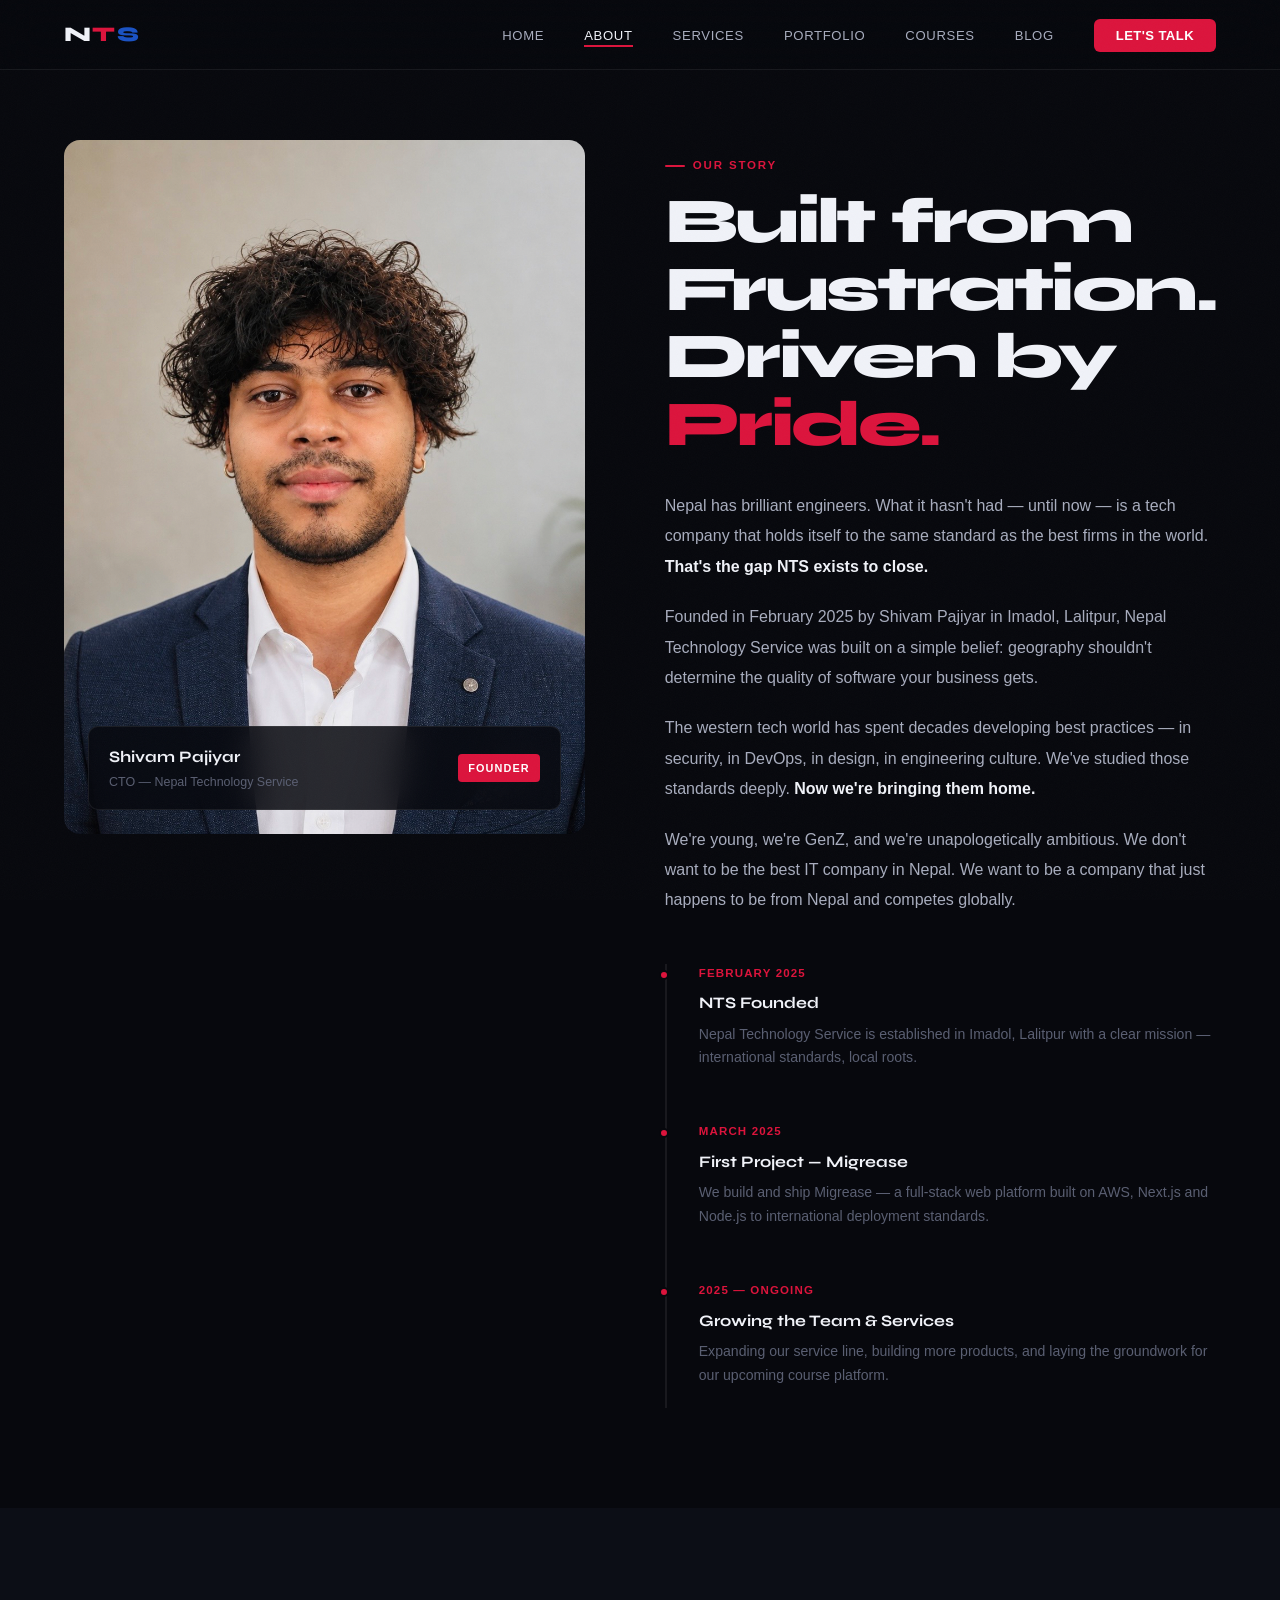
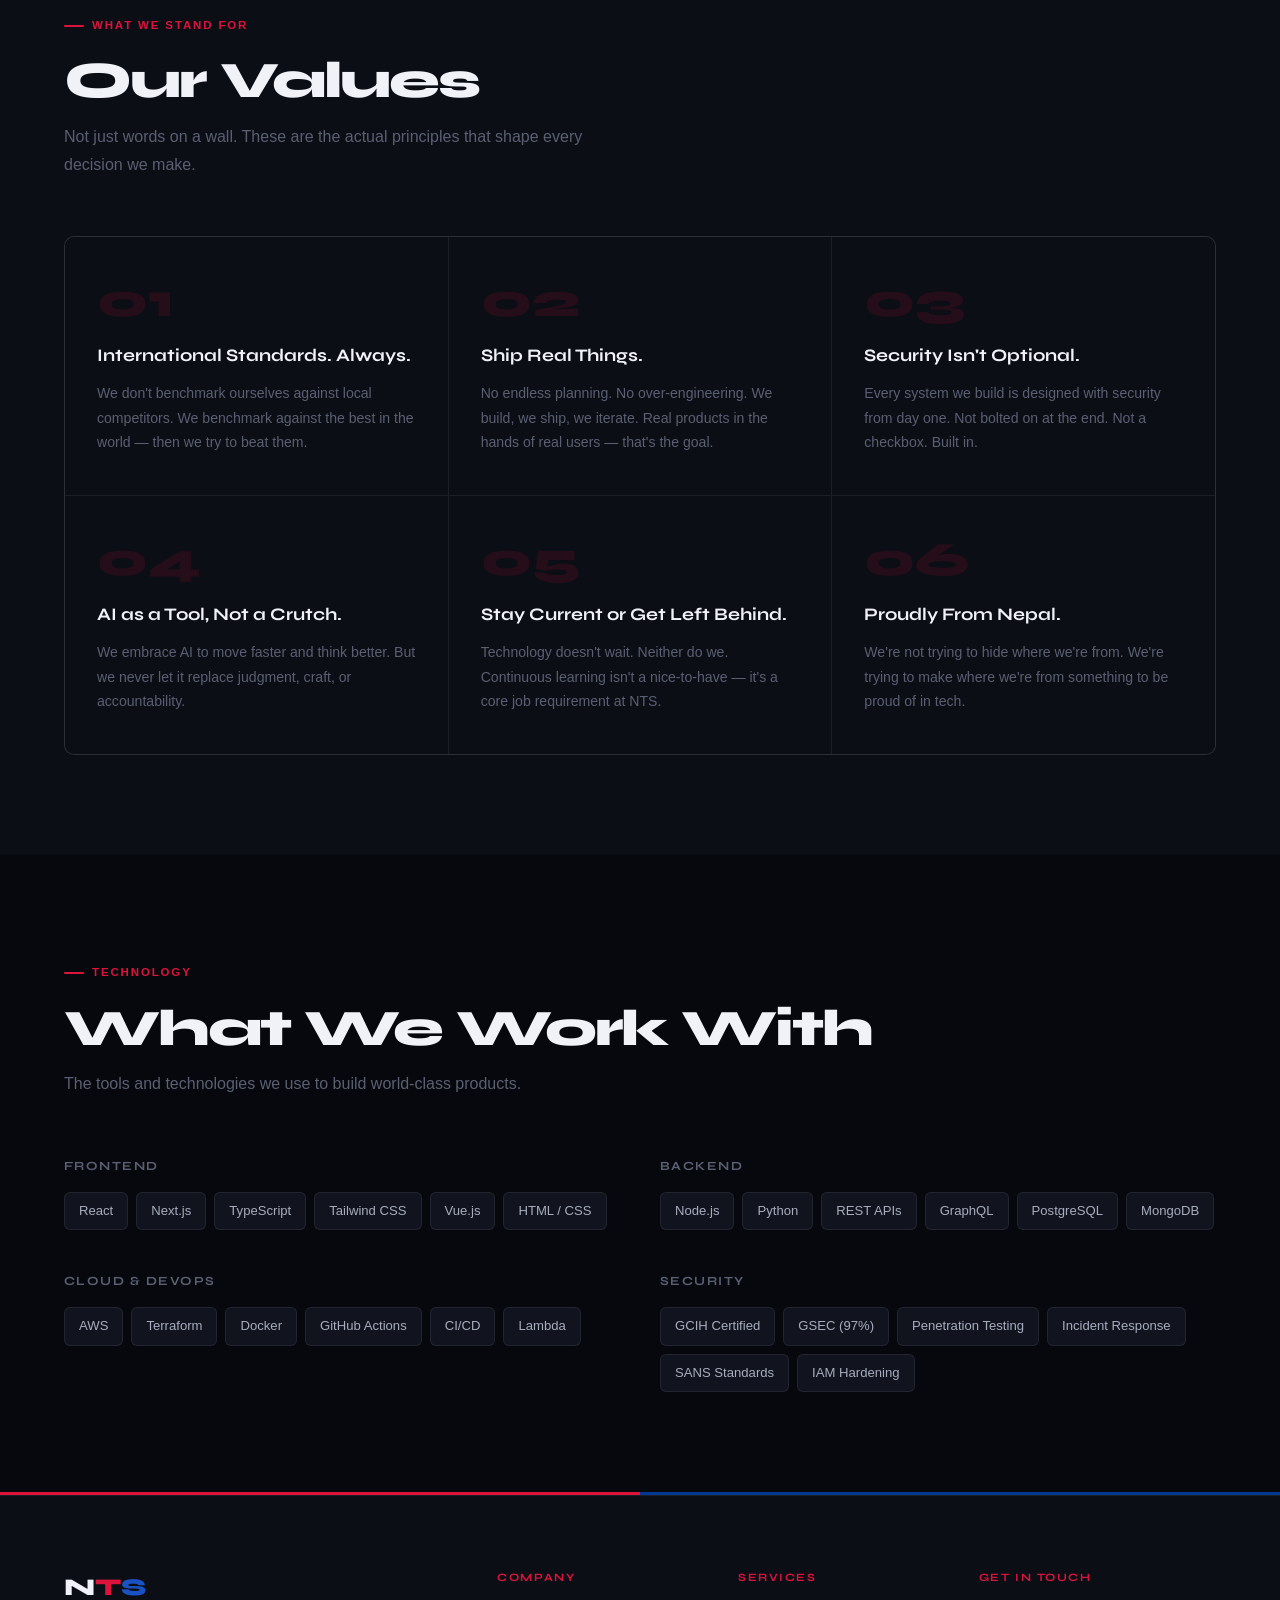
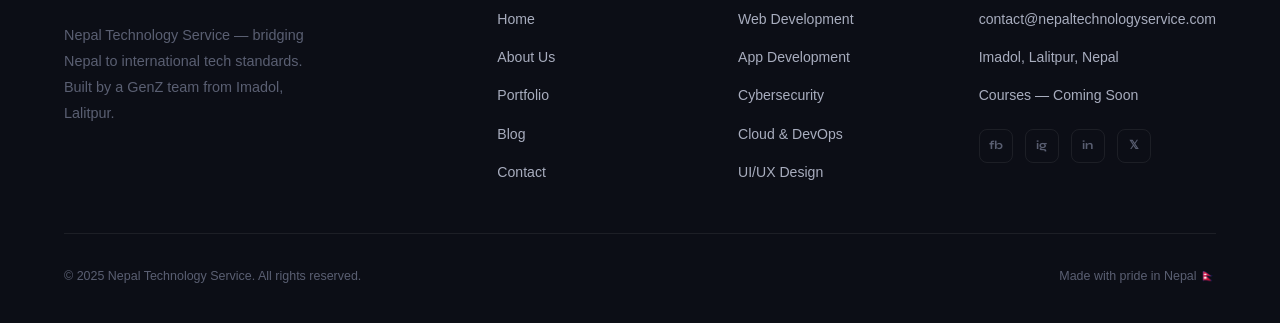
==== about.html @ f68f52cd "Initial commit: nepaltechnologyservice.com static site" ====
<!DOCTYPE html>
<html lang="en">
<head>
  <meta charset="UTF-8" />
  <meta name="viewport" content="width=device-width, initial-scale=1.0" />
  <title>About — Nepal Technology Service</title>
  <meta name="description" content="The story behind Nepal Technology Service — a GenZ tech company from Lalitpur bridging Nepal to the western tech world." />
  <link rel="stylesheet" href="css/style.css" />
  <style>
    .about-story {
      display: grid; grid-template-columns: 1fr 1fr; gap: 80px; align-items: start;
    }
    .about-story-left { position: sticky; top: 100px; }
    .founder-photo-wrap {
      position: relative; display: inline-block; width: 100%;
    }
    .founder-photo {
      width: 100%; aspect-ratio: 3/4; object-fit: cover; object-position: top;
      border-radius: 16px; display: block;
    }
    .founder-photo-badge {
      position: absolute; bottom: 24px; left: 24px; right: 24px;
      background: rgba(7,8,13,0.85); backdrop-filter: blur(16px);
      border: 1px solid var(--border); border-radius: 10px;
      padding: 16px 20px;
      display: flex; align-items: center; justify-content: space-between;
    }
    .founder-photo-badge-name { font-family: var(--font-head); font-weight: 700; font-size: 1rem; }
    .founder-photo-badge-role { font-size: 0.78rem; color: var(--muted); margin-top: 2px; }
    .founder-photo-badge-tag {
      background: var(--red); color: #fff;
      font-size: 0.68rem; font-weight: 700; letter-spacing: 0.1em; text-transform: uppercase;
      padding: 5px 10px; border-radius: 4px;
    }
    .about-story-right { padding-top: 8px; }
    .about-story-right .section-tag { margin-bottom: 12px; }
    .about-story-right h1 {
      font-family: var(--font-head);
      font-size: clamp(2.5rem, 5vw, 4rem);
      font-weight: 800; line-height: 1.06; letter-spacing: -0.04em;
      margin-bottom: 32px;
    }
    .about-story-right p {
      color: var(--light); font-size: 1rem; line-height: 1.9; margin-bottom: 20px;
    }
    .about-story-right p strong { color: var(--white); font-weight: 600; }
    .timeline {
      margin-top: 48px; border-left: 2px solid var(--border);
      padding-left: 32px; display: flex; flex-direction: column; gap: 32px;
    }
    .timeline-item { position: relative; }
    .timeline-item::before {
      content: '';
      position: absolute; left: -40px; top: 6px;
      width: 10px; height: 10px; border-radius: 50%;
      background: var(--red); border: 2px solid var(--black);
    }
    .timeline-date {
      font-size: 0.72rem; font-weight: 700; letter-spacing: 0.1em;
      text-transform: uppercase; color: var(--red); margin-bottom: 6px;
    }
    .timeline-item h4 { font-family: var(--font-head); font-size: 1rem; font-weight: 700; margin-bottom: 6px; }
    .timeline-item p { font-size: 0.88rem; color: var(--muted); line-height: 1.7; }

    /* VALUES */
    .values-section { background: var(--surface); }
    .values-grid {
      display: grid; grid-template-columns: repeat(3, 1fr); gap: 1px;
      background: var(--border); border: 1px solid var(--border);
      border-radius: var(--radius); overflow: hidden; margin-top: 56px;
    }
    .value-cell {
      background: var(--surface); padding: 40px 32px;
      transition: background 0.3s;
    }
    .value-cell:hover { background: var(--surface2); }
    .value-num {
      font-family: var(--font-head); font-size: 3rem; font-weight: 800;
      color: rgba(220,20,60,0.12); line-height: 1; margin-bottom: 16px;
    }
    .value-cell h3 { font-family: var(--font-head); font-size: 1.1rem; font-weight: 700; margin-bottom: 10px; }
    .value-cell p { font-size: 0.88rem; color: var(--muted); line-height: 1.75; }

    /* SKILLS */
    .skills-section { }
    .skills-grid {
      display: grid; grid-template-columns: repeat(2, 1fr); gap: 40px; margin-top: 56px;
    }
    .skill-group h4 {
      font-family: var(--font-head); font-size: 0.78rem; font-weight: 700;
      letter-spacing: 0.12em; text-transform: uppercase; color: var(--muted);
      margin-bottom: 16px;
    }
    .skill-tags { display: flex; flex-wrap: wrap; gap: 8px; }
    .skill-tag {
      background: var(--surface2); border: 1px solid var(--border);
      border-radius: 6px; padding: 7px 14px;
      font-size: 0.82rem; color: var(--light); transition: all 0.2s;
    }
    .skill-tag:hover { border-color: var(--red); color: var(--white); }

    @media (max-width: 900px) {
      .about-story { grid-template-columns: 1fr; gap: 40px; }
      .about-story-left { position: static; }
      .values-grid { grid-template-columns: 1fr; }
      .skills-grid { grid-template-columns: 1fr; }
    }
  </style>
</head>
<body>
<div id="nav-ph"></div>

<!-- STORY -->
<section class="section" style="padding-top:140px;">
  <div class="about-story">
    <div class="about-story-left fade-up">
      <div class="founder-photo-wrap">
        <img src="images/shivam.jpg" alt="Shivam Pajiyar — CTO, Nepal Technology Service" class="founder-photo" />
        <div class="founder-photo-badge">
          <div>
            <div class="founder-photo-badge-name">Shivam Pajiyar</div>
            <div class="founder-photo-badge-role">CTO — Nepal Technology Service</div>
          </div>
          <div class="founder-photo-badge-tag">Founder</div>
        </div>
      </div>
    </div>
    <div class="about-story-right">
      <div class="section-tag">Our Story</div>
      <h1>Built from<br>Frustration.<br>Driven by <span style="color:var(--red)">Pride.</span></h1>
      <p>Nepal has brilliant engineers. What it hasn't had — until now — is a tech company that holds itself to the same standard as the best firms in the world. <strong>That's the gap NTS exists to close.</strong></p>
      <p>Founded in February 2025 by Shivam Pajiyar in Imadol, Lalitpur, Nepal Technology Service was built on a simple belief: geography shouldn't determine the quality of software your business gets.</p>
      <p>The western tech world has spent decades developing best practices — in security, in DevOps, in design, in engineering culture. We've studied those standards deeply. <strong>Now we're bringing them home.</strong></p>
      <p>We're young, we're GenZ, and we're unapologetically ambitious. We don't want to be the best IT company in Nepal. We want to be a company that just happens to be from Nepal and competes globally.</p>

      <div class="timeline">
        <div class="timeline-item">
          <div class="timeline-date">February 2025</div>
          <h4>NTS Founded</h4>
          <p>Nepal Technology Service is established in Imadol, Lalitpur with a clear mission — international standards, local roots.</p>
        </div>
        <div class="timeline-item">
          <div class="timeline-date">March 2025</div>
          <h4>First Project — Migrease</h4>
          <p>We build and ship Migrease — a full-stack web platform built on AWS, Next.js and Node.js to international deployment standards.</p>
        </div>
        <div class="timeline-item">
          <div class="timeline-date">2025 — Ongoing</div>
          <h4>Growing the Team & Services</h4>
          <p>Expanding our service line, building more products, and laying the groundwork for our upcoming course platform.</p>
        </div>
      </div>
    </div>
  </div>
</section>

<!-- VALUES -->
<section class="section values-section">
  <div class="section-tag">What We Stand For</div>
  <h2 class="section-title">Our Values</h2>
  <p class="section-sub">Not just words on a wall. These are the actual principles that shape every decision we make.</p>
  <div class="values-grid">
    <div class="value-cell fade-up">
      <div class="value-num">01</div>
      <h3>International Standards. Always.</h3>
      <p>We don't benchmark ourselves against local competitors. We benchmark against the best in the world — then we try to beat them.</p>
    </div>
    <div class="value-cell fade-up" data-delay="0.08s">
      <div class="value-num">02</div>
      <h3>Ship Real Things.</h3>
      <p>No endless planning. No over-engineering. We build, we ship, we iterate. Real products in the hands of real users — that's the goal.</p>
    </div>
    <div class="value-cell fade-up" data-delay="0.16s">
      <div class="value-num">03</div>
      <h3>Security Isn't Optional.</h3>
      <p>Every system we build is designed with security from day one. Not bolted on at the end. Not a checkbox. Built in.</p>
    </div>
    <div class="value-cell fade-up" data-delay="0.24s">
      <div class="value-num">04</div>
      <h3>AI as a Tool, Not a Crutch.</h3>
      <p>We embrace AI to move faster and think better. But we never let it replace judgment, craft, or accountability.</p>
    </div>
    <div class="value-cell fade-up" data-delay="0.32s">
      <div class="value-num">05</div>
      <h3>Stay Current or Get Left Behind.</h3>
      <p>Technology doesn't wait. Neither do we. Continuous learning isn't a nice-to-have — it's a core job requirement at NTS.</p>
    </div>
    <div class="value-cell fade-up" data-delay="0.40s">
      <div class="value-num">06</div>
      <h3>Proudly From Nepal.</h3>
      <p>We're not trying to hide where we're from. We're trying to make where we're from something to be proud of in tech.</p>
    </div>
  </div>
</section>

<!-- SKILLS / TECH STACK -->
<section class="section skills-section">
  <div class="section-tag">Technology</div>
  <h2 class="section-title">What We Work With</h2>
  <p class="section-sub">The tools and technologies we use to build world-class products.</p>
  <div class="skills-grid">
    <div class="skill-group fade-up">
      <h4>Frontend</h4>
      <div class="skill-tags">
        <span class="skill-tag">React</span>
        <span class="skill-tag">Next.js</span>
        <span class="skill-tag">TypeScript</span>
        <span class="skill-tag">Tailwind CSS</span>
        <span class="skill-tag">Vue.js</span>
        <span class="skill-tag">HTML / CSS</span>
      </div>
    </div>
    <div class="skill-group fade-up" data-delay="0.08s">
      <h4>Backend</h4>
      <div class="skill-tags">
        <span class="skill-tag">Node.js</span>
        <span class="skill-tag">Python</span>
        <span class="skill-tag">REST APIs</span>
        <span class="skill-tag">GraphQL</span>
        <span class="skill-tag">PostgreSQL</span>
        <span class="skill-tag">MongoDB</span>
      </div>
    </div>
    <div class="skill-group fade-up" data-delay="0.16s">
      <h4>Cloud & DevOps</h4>
      <div class="skill-tags">
        <span class="skill-tag">AWS</span>
        <span class="skill-tag">Terraform</span>
        <span class="skill-tag">Docker</span>
        <span class="skill-tag">GitHub Actions</span>
        <span class="skill-tag">CI/CD</span>
        <span class="skill-tag">Lambda</span>
      </div>
    </div>
    <div class="skill-group fade-up" data-delay="0.24s">
      <h4>Security</h4>
      <div class="skill-tags">
        <span class="skill-tag">GCIH Certified</span>
        <span class="skill-tag">GSEC (97%)</span>
        <span class="skill-tag">Penetration Testing</span>
        <span class="skill-tag">Incident Response</span>
        <span class="skill-tag">SANS Standards</span>
        <span class="skill-tag">IAM Hardening</span>
      </div>
    </div>
  </div>
</section>

<div id="footer-ph"></div>
<script src="js/layout.js"></script>
</body>
</html>
---- css/style.css ----
@import url('https://fonts.googleapis.com/css2?family=Syne:wght@400;600;700;800&family=Cabinet+Grotesk:wght@300;400;500;700;800&display=swap');

/* ── TOKENS ─────────────────────────────────── */
:root {
  --red:        #DC143C;
  --red-dark:   #A50E2D;
  --red-muted:  rgba(220,20,60,0.12);
  --blue:       #003893;
  --blue-light: #1a52c4;
  --blue-muted: rgba(0,56,147,0.15);
  --black:      #07080D;
  --surface:    #0C0E16;
  --surface2:   #11141F;
  --border:     rgba(255,255,255,0.07);
  --muted:      #5A5F72;
  --light:      #A8ADBE;
  --white:      #F0F2F8;
  --font-head:  'Syne', sans-serif;
  --font-body:  'Cabinet Grotesk', sans-serif;
  --nav-h:      70px;
  --radius:     10px;
}

/* ── RESET ──────────────────────────────────── */
*, *::before, *::after { box-sizing: border-box; margin: 0; padding: 0; }
html { scroll-behavior: smooth; }
body {
  background: var(--black);
  color: var(--white);
  font-family: var(--font-body);
  font-size: 16px;
  line-height: 1.7;
  overflow-x: hidden;
  -webkit-font-smoothing: antialiased;
}
img { display: block; max-width: 100%; }
a { color: inherit; text-decoration: none; }
ul { list-style: none; }

/* ── NOISE OVERLAY ──────────────────────────── */
body::before {
  content: '';
  position: fixed; inset: 0; z-index: 9999;
  pointer-events: none;
  opacity: 0.025;
  background-image: url("data:image/svg+xml,%3Csvg viewBox='0 0 256 256' xmlns='http://www.w3.org/2000/svg'%3E%3Cfilter id='noise'%3E%3CfeTurbulence type='fractalNoise' baseFrequency='0.9' numOctaves='4' stitchTiles='stitch'/%3E%3C/filter%3E%3Crect width='100%25' height='100%25' filter='url(%23noise)'/%3E%3C/svg%3E");
  background-size: 200px 200px;
}

/* ── NAV ────────────────────────────────────── */
nav {
  position: fixed; top: 0; left: 0; right: 0; z-index: 1000;
  height: var(--nav-h);
  display: flex; align-items: center; justify-content: space-between;
  padding: 0 5vw;
  background: rgba(7,8,13,0.85);
  backdrop-filter: blur(20px);
  border-bottom: 1px solid var(--border);
  transition: background 0.3s;
}
.nav-logo {
  font-family: var(--font-head);
  font-weight: 800;
  font-size: 1.3rem;
  letter-spacing: -0.03em;
  display: flex; align-items: center; gap: 2px;
}
.nav-logo .logo-n { color: var(--white); }
.nav-logo .logo-t { color: var(--red); }
.nav-logo .logo-s { color: var(--blue-light); }
.nav-links {
  display: flex; align-items: center; gap: 2.5rem;
}
.nav-links a {
  font-size: 0.82rem;
  font-weight: 500;
  letter-spacing: 0.05em;
  text-transform: uppercase;
  color: var(--light);
  transition: color 0.2s;
  position: relative;
}
.nav-links a::after {
  content: '';
  position: absolute; bottom: -4px; left: 0; right: 0;
  height: 2px; background: var(--red);
  transform: scaleX(0); transform-origin: left;
  transition: transform 0.3s;
}
.nav-links a:hover, .nav-links a.active { color: var(--white); }
.nav-links a:hover::after, .nav-links a.active::after { transform: scaleX(1); }
.nav-cta {
  background: var(--red) !important;
  color: #fff !important;
  padding: 9px 22px !important;
  border-radius: 6px;
  font-weight: 700 !important;
  letter-spacing: 0.03em !important;
}
.nav-cta::after { display: none !important; }
.nav-cta:hover { background: var(--red-dark) !important; }
.hamburger {
  display: none; flex-direction: column;
  gap: 5px; cursor: pointer; padding: 4px;
}
.hamburger span { width: 22px; height: 2px; background: var(--white); border-radius: 2px; transition: 0.3s; }

/* ── FOOTER ─────────────────────────────────── */
footer {
  background: var(--surface);
  border-top: 1px solid var(--border);
  padding: 72px 5vw 36px;
}
.footer-top {
  display: grid;
  grid-template-columns: 2fr 1fr 1fr 1.2fr;
  gap: 48px;
  padding-bottom: 48px;
  border-bottom: 1px solid var(--border);
  margin-bottom: 32px;
}
.footer-brand-name {
  font-family: var(--font-head);
  font-size: 1.5rem; font-weight: 800;
  margin-bottom: 14px;
}
.footer-brand p {
  color: var(--muted); font-size: 0.9rem; max-width: 260px; line-height: 1.8;
}
.footer-col h4 {
  font-family: var(--font-head);
  font-size: 0.7rem; letter-spacing: 0.14em;
  text-transform: uppercase; color: var(--red);
  margin-bottom: 18px; font-weight: 700;
}
.footer-col li + li { margin-top: 11px; }
.footer-col a { color: var(--light); font-size: 0.88rem; transition: color 0.2s; }
.footer-col a:hover { color: var(--white); }
.footer-bottom {
  display: flex; justify-content: space-between; align-items: center;
  font-size: 0.78rem; color: var(--muted);
}
.footer-socials { display: flex; gap: 12px; }
.footer-socials a {
  width: 34px; height: 34px; border: 1px solid var(--border);
  border-radius: 8px; display: flex; align-items: center; justify-content: center;
  color: var(--muted); font-size: 0.75rem; font-weight: 700;
  transition: all 0.2s; font-family: var(--font-head);
}
.footer-socials a:hover { border-color: var(--red); color: var(--red); background: var(--red-muted); }
.footer-flag-strip {
  height: 3px;
  background: linear-gradient(90deg, var(--red) 50%, var(--blue) 50%);
  margin-bottom: 0;
}

/* ── UTILITIES ──────────────────────────────── */
.section { padding: 100px 5vw; }
.section-tag {
  display: inline-flex; align-items: center; gap: 8px;
  font-size: 0.72rem; font-weight: 700; letter-spacing: 0.16em;
  text-transform: uppercase; color: var(--red);
  margin-bottom: 18px;
}
.section-tag::before {
  content: ''; width: 20px; height: 2px; background: var(--red); border-radius: 1px;
}
.section-title {
  font-family: var(--font-head);
  font-size: clamp(2rem, 4vw, 3.4rem);
  font-weight: 800; line-height: 1.08;
  letter-spacing: -0.04em;
}
.section-sub {
  color: var(--muted); font-size: 1rem;
  max-width: 520px; margin-top: 14px; line-height: 1.8;
}
.btn {
  display: inline-flex; align-items: center; gap: 8px;
  padding: 13px 26px; border-radius: 8px;
  font-weight: 700; font-size: 0.88rem;
  cursor: pointer; transition: all 0.2s;
  border: none; font-family: var(--font-body);
  letter-spacing: 0.01em;
}
.btn-primary { background: var(--red); color: #fff; }
.btn-primary:hover { background: var(--red-dark); transform: translateY(-2px); box-shadow: 0 8px 24px rgba(220,20,60,0.3); }
.btn-outline { background: transparent; border: 1px solid var(--border); color: var(--white); }
.btn-outline:hover { border-color: var(--red); color: var(--red); }
.btn-blue { background: var(--blue); color: #fff; }
.btn-blue:hover { background: var(--blue-light); transform: translateY(-2px); }

/* ── PAGE HERO (inner pages) ────────────────── */
.page-hero {
  padding: 150px 5vw 80px;
  position: relative; overflow: hidden;
  border-bottom: 1px solid var(--border);
}
.page-hero::after {
  content: '';
  position: absolute; top: 0; left: 0; right: 0; bottom: 0;
  background:
    radial-gradient(ellipse 50% 80% at 80% 50%, rgba(220,20,60,0.07) 0%, transparent 70%),
    radial-gradient(ellipse 40% 60% at 10% 80%, rgba(0,56,147,0.08) 0%, transparent 60%);
  pointer-events: none;
}
.page-hero .breadcrumb {
  font-size: 0.78rem; color: var(--muted); margin-bottom: 24px;
  display: flex; align-items: center; gap: 8px;
  position: relative; z-index: 1;
}
.page-hero .breadcrumb a { color: var(--red); }
.page-hero .breadcrumb span { color: var(--muted); }
.page-hero h1 {
  font-family: var(--font-head);
  font-size: clamp(2.8rem, 6vw, 5rem);
  font-weight: 800; line-height: 1.04; letter-spacing: -0.04em;
  position: relative; z-index: 1;
}
.page-hero p {
  color: var(--muted); font-size: 1.05rem;
  max-width: 500px; margin-top: 18px; line-height: 1.8;
  position: relative; z-index: 1;
}

/* ── CARDS ──────────────────────────────────── */
.card {
  background: var(--surface);
  border: 1px solid var(--border);
  border-radius: var(--radius); padding: 32px;
  transition: border-color 0.3s, transform 0.3s, box-shadow 0.3s;
}
.card:hover {
  border-color: rgba(220,20,60,0.3);
  transform: translateY(-4px);
  box-shadow: 0 20px 40px rgba(0,0,0,0.3);
}
.card-icon {
  width: 46px; height: 46px; border-radius: 10px;
  background: var(--red-muted); border: 1px solid rgba(220,20,60,0.2);
  display: flex; align-items: center; justify-content: center;
  font-size: 1.3rem; margin-bottom: 20px;
}
.card h3 {
  font-family: var(--font-head); font-size: 1.1rem;
  font-weight: 700; margin-bottom: 10px;
}
.card p { color: var(--muted); font-size: 0.88rem; line-height: 1.75; }

/* ── ANIMATIONS ─────────────────────────────── */
.fade-up {
  opacity: 0; transform: translateY(32px);
  transition: opacity 0.7s ease, transform 0.7s ease;
}
.fade-up.visible { opacity: 1; transform: none; }

/* ── DIVIDER ────────────────────────────────── */
.flag-divider {
  width: 48px; height: 3px; border-radius: 2px;
  background: linear-gradient(90deg, var(--red), var(--blue));
  margin: 20px 0;
}

/* ── MOBILE ─────────────────────────────────── */
@media (max-width: 900px) {
  .nav-links { display: none; }
  .hamburger { display: flex; }
  nav.open .nav-links {
    display: flex; flex-direction: column;
    position: fixed; top: var(--nav-h); left: 0; right: 0;
    background: var(--surface); padding: 28px 5vw;
    gap: 22px; border-bottom: 1px solid var(--border);
  }
  .footer-top { grid-template-columns: 1fr 1fr; gap: 32px; }
  .footer-bottom { flex-direction: column; gap: 16px; text-align: center; }
}
@media (max-width: 560px) {
  .footer-top { grid-template-columns: 1fr; }
}
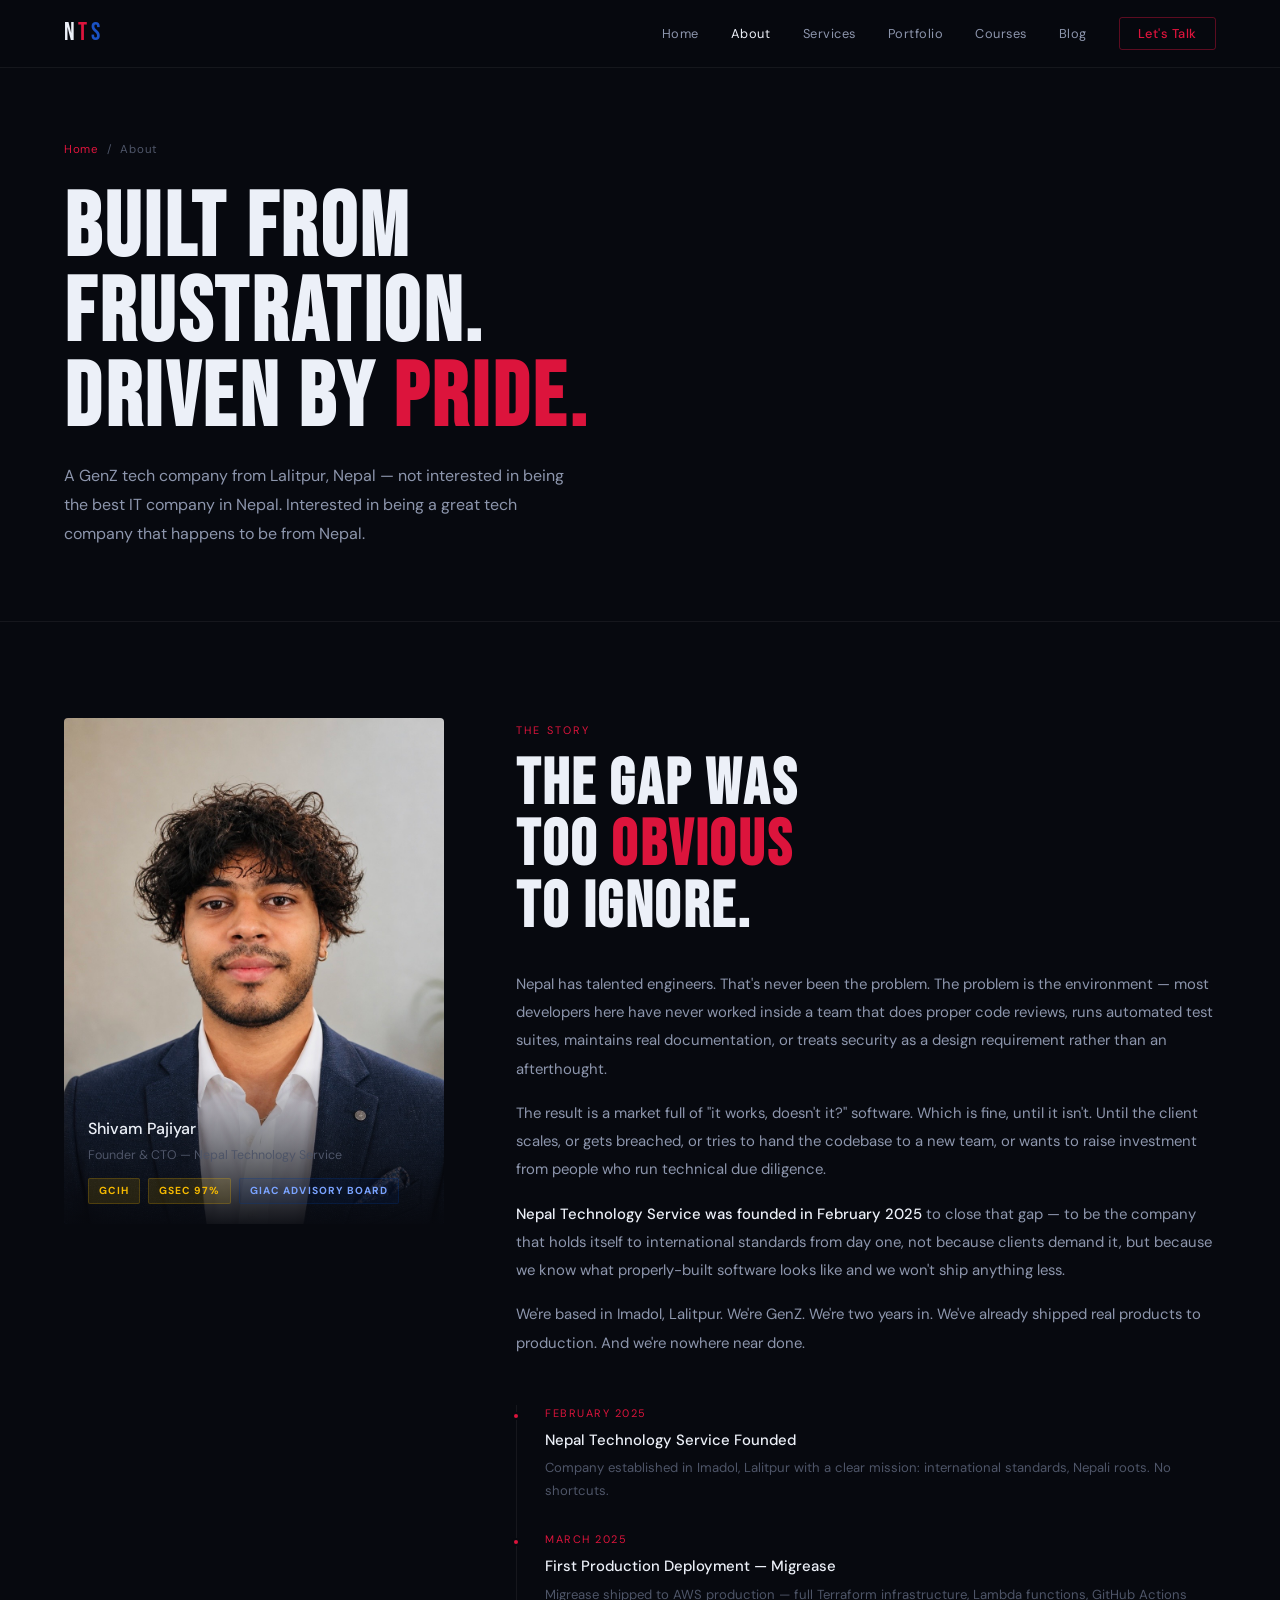
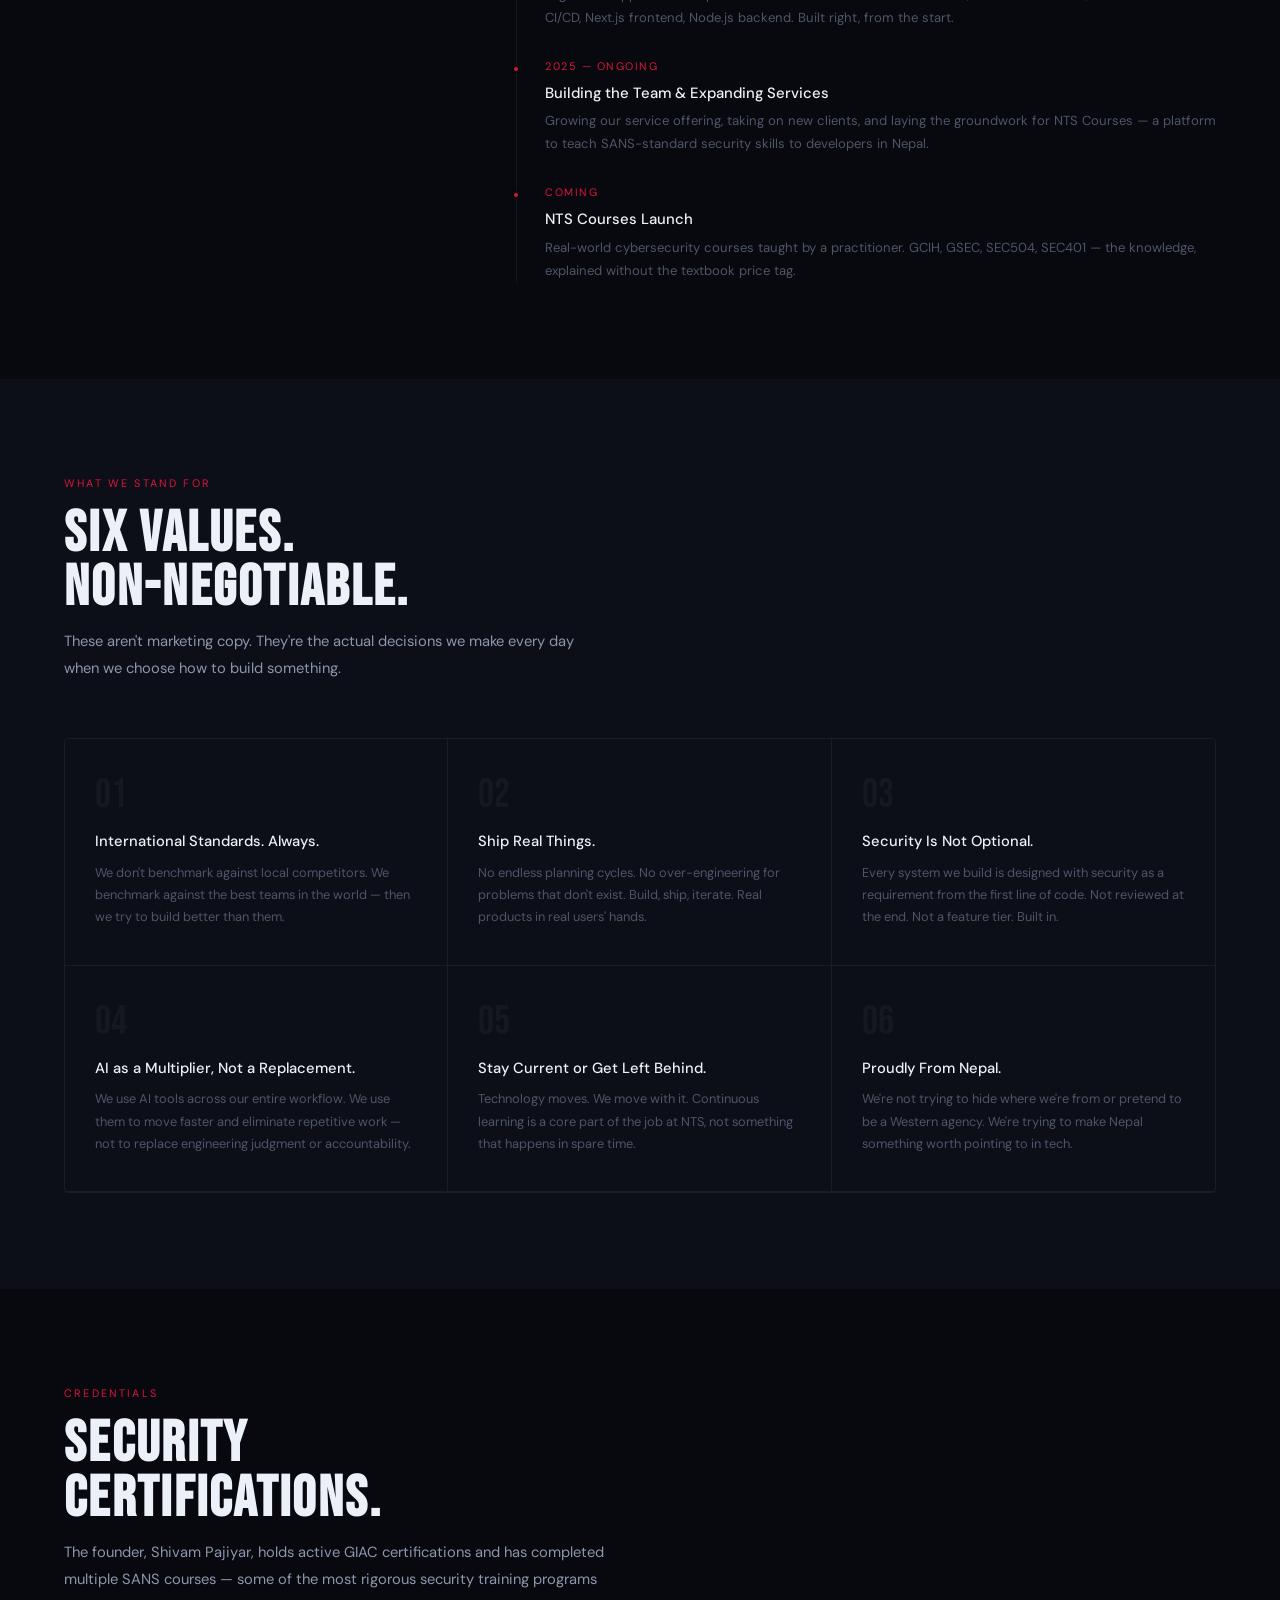
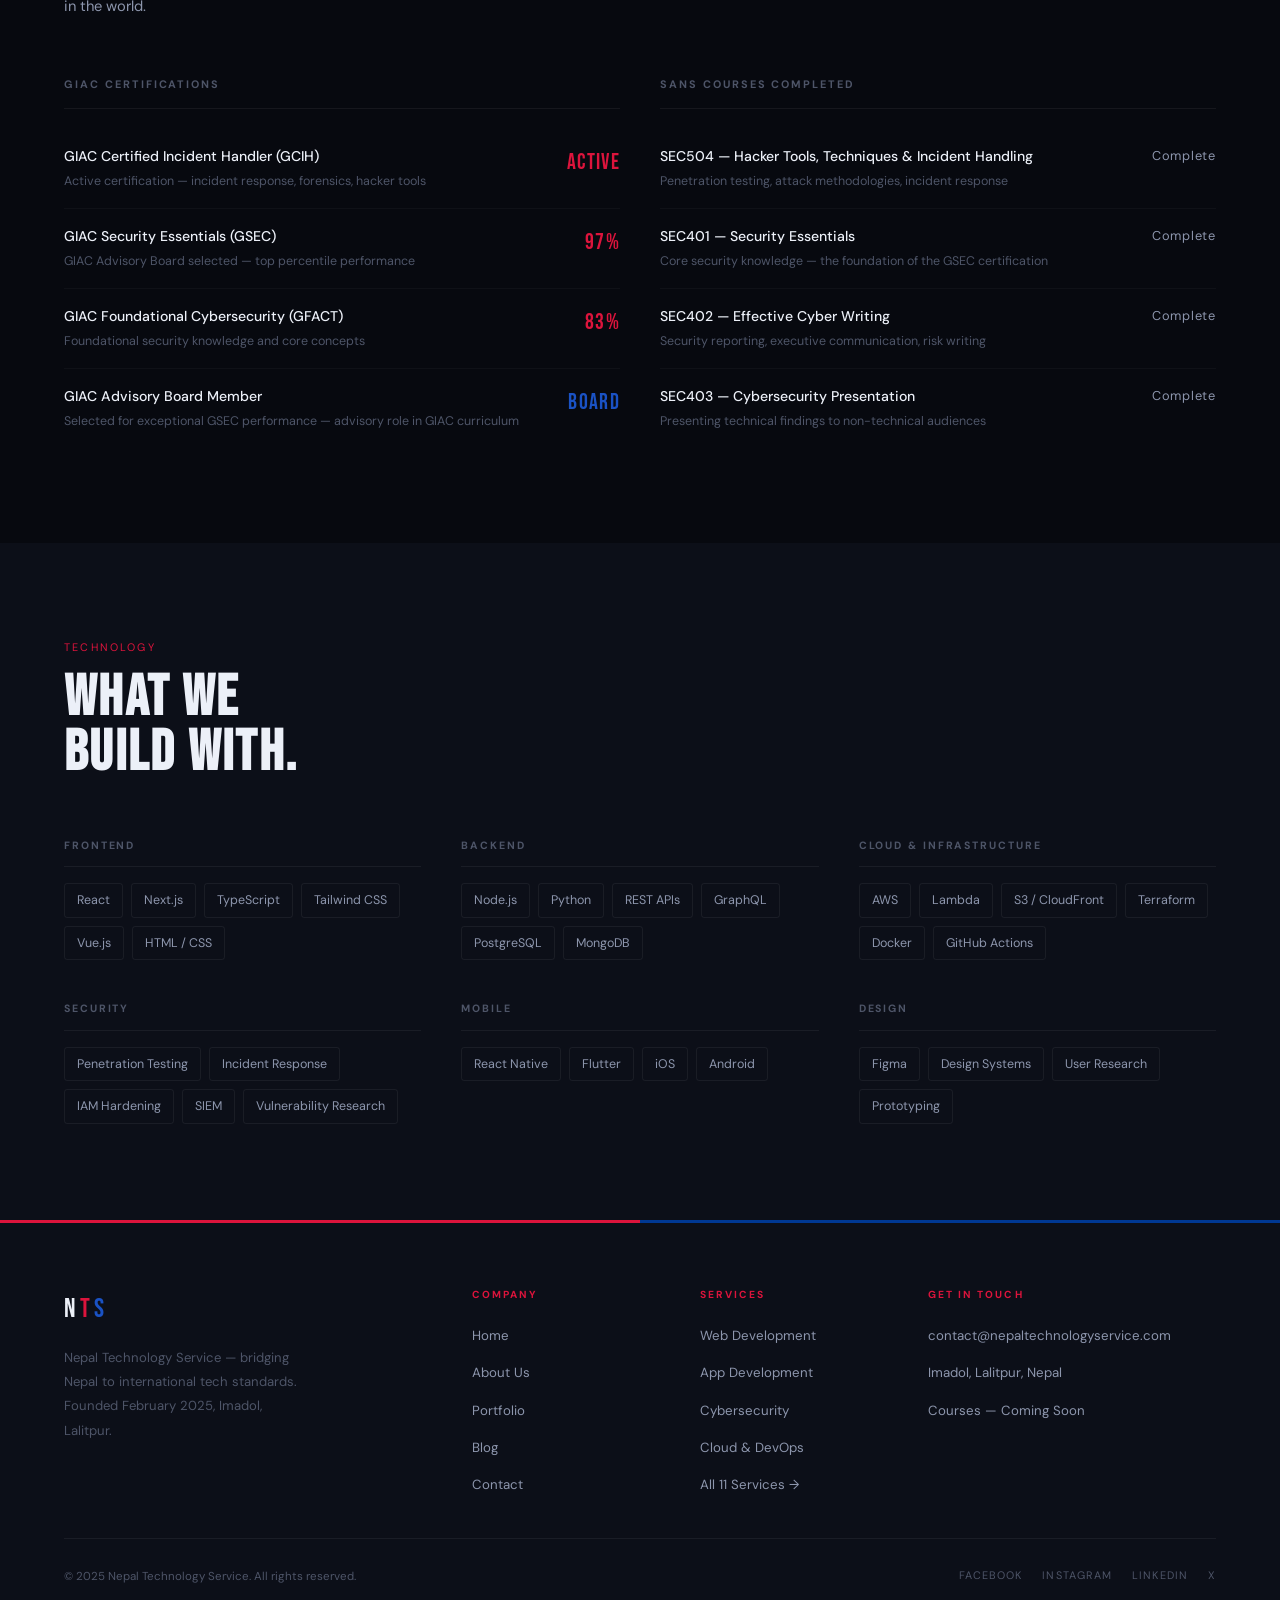
==== commit 28a3d3f9: "Site rebuild (nts3): all pages restyled, js refactor (layout.js → main.js), hero kept as 'NEPAL / TE" ====
--- a/about.html
+++ b/about.html
@@ -4,150 +4,212 @@
   <meta charset="UTF-8" />
   <meta name="viewport" content="width=device-width, initial-scale=1.0" />
   <title>About — Nepal Technology Service</title>
-  <meta name="description" content="The story behind Nepal Technology Service — a GenZ tech company from Lalitpur bridging Nepal to the western tech world." />
+  <meta name="description" content="The story behind Nepal Technology Service — a GenZ tech company from Lalitpur bridging Nepal to international standards." />
   <link rel="stylesheet" href="css/style.css" />
   <style>
-    .about-story {
-      display: grid; grid-template-columns: 1fr 1fr; gap: 80px; align-items: start;
-    }
-    .about-story-left { position: sticky; top: 100px; }
-    .founder-photo-wrap {
-      position: relative; display: inline-block; width: 100%;
-    }
-    .founder-photo {
-      width: 100%; aspect-ratio: 3/4; object-fit: cover; object-position: top;
-      border-radius: 16px; display: block;
-    }
-    .founder-photo-badge {
-      position: absolute; bottom: 24px; left: 24px; right: 24px;
-      background: rgba(7,8,13,0.85); backdrop-filter: blur(16px);
-      border: 1px solid var(--border); border-radius: 10px;
-      padding: 16px 20px;
-      display: flex; align-items: center; justify-content: space-between;
-    }
-    .founder-photo-badge-name { font-family: var(--font-head); font-weight: 700; font-size: 1rem; }
-    .founder-photo-badge-role { font-size: 0.78rem; color: var(--muted); margin-top: 2px; }
-    .founder-photo-badge-tag {
-      background: var(--red); color: #fff;
-      font-size: 0.68rem; font-weight: 700; letter-spacing: 0.1em; text-transform: uppercase;
-      padding: 5px 10px; border-radius: 4px;
-    }
-    .about-story-right { padding-top: 8px; }
-    .about-story-right .section-tag { margin-bottom: 12px; }
-    .about-story-right h1 {
-      font-family: var(--font-head);
-      font-size: clamp(2.5rem, 5vw, 4rem);
-      font-weight: 800; line-height: 1.06; letter-spacing: -0.04em;
+    /* STORY */
+    .story-layout {
+      display: grid; grid-template-columns: 380px 1fr;
+      gap: 72px; align-items: start;
+    }
+    .story-photo-col { position: sticky; top: calc(var(--nav-h) + 24px); }
+    .story-photo-wrap { position: relative; }
+    .story-photo {
+      width: 100%; aspect-ratio: 3/4;
+      object-fit: cover; object-position: center top;
+      border-radius: 4px; display: block;
+    }
+    .story-photo-caption {
+      position: absolute; bottom: 0; left: 0; right: 0;
+      background: linear-gradient(transparent, rgba(7,9,15,0.95));
+      padding: 48px 24px 20px;
+      border-radius: 0 0 4px 4px;
+    }
+    .story-photo-name { font-size: 1rem; font-weight: 500; }
+    .story-photo-role { font-size: 0.78rem; color: var(--muted); margin-top: 3px; }
+    .story-photo-creds {
+      display: flex; gap: 8px; flex-wrap: wrap; margin-top: 12px;
+    }
+    .cred-tag {
+      font-size: 0.64rem; font-weight: 700; letter-spacing: 0.1em;
+      text-transform: uppercase; padding: 4px 10px; border-radius: 2px;
+    }
+    .cred-gold { background: rgba(245,185,0,0.12); color: #F5B900; border: 1px solid rgba(245,185,0,0.2); }
+    .cred-blue { background: var(--blue-dim); color: #7AA3FF; border: 1px solid rgba(0,56,147,0.25); }
+
+    .story-text-col { padding-top: 4px; }
+    .story-text-col h1 {
+      font-family: 'Bebas Neue', sans-serif;
+      font-size: clamp(2.8rem, 5vw, 4.5rem);
+      line-height: 0.96; letter-spacing: 0.04em;
       margin-bottom: 32px;
     }
-    .about-story-right p {
-      color: var(--light); font-size: 1rem; line-height: 1.9; margin-bottom: 20px;
-    }
-    .about-story-right p strong { color: var(--white); font-weight: 600; }
+    .story-text-col h1 em { font-style: normal; color: var(--red); }
+    .story-body p { font-size: 0.93rem; color: var(--light); line-height: 1.9; }
+    .story-body p + p { margin-top: 16px; }
+    .story-body p strong { color: var(--white); font-weight: 500; }
+
+    /* TIMELINE */
     .timeline {
-      margin-top: 48px; border-left: 2px solid var(--border);
-      padding-left: 32px; display: flex; flex-direction: column; gap: 32px;
-    }
-    .timeline-item { position: relative; }
-    .timeline-item::before {
-      content: '';
-      position: absolute; left: -40px; top: 6px;
-      width: 10px; height: 10px; border-radius: 50%;
+      margin-top: 48px;
+      border-left: 1px solid var(--border);
+      padding-left: 28px;
+      display: flex; flex-direction: column; gap: 28px;
+    }
+    .tl-item { position: relative; }
+    .tl-item::before {
+      content: ''; position: absolute;
+      left: -33px; top: 7px;
+      width: 8px; height: 8px; border-radius: 50%;
       background: var(--red); border: 2px solid var(--black);
     }
-    .timeline-date {
-      font-size: 0.72rem; font-weight: 700; letter-spacing: 0.1em;
-      text-transform: uppercase; color: var(--red); margin-bottom: 6px;
-    }
-    .timeline-item h4 { font-family: var(--font-head); font-size: 1rem; font-weight: 700; margin-bottom: 6px; }
-    .timeline-item p { font-size: 0.88rem; color: var(--muted); line-height: 1.7; }
+    .tl-date {
+      font-size: 0.68rem; letter-spacing: 0.14em; text-transform: uppercase;
+      color: var(--red); margin-bottom: 5px;
+    }
+    .tl-item h4 { font-size: 0.93rem; font-weight: 500; margin-bottom: 5px; }
+    .tl-item p { font-size: 0.82rem; color: var(--muted); line-height: 1.75; }
 
     /* VALUES */
-    .values-section { background: var(--surface); }
     .values-grid {
-      display: grid; grid-template-columns: repeat(3, 1fr); gap: 1px;
-      background: var(--border); border: 1px solid var(--border);
-      border-radius: var(--radius); overflow: hidden; margin-top: 56px;
+      display: grid; grid-template-columns: 1fr 1fr 1fr;
+      border: 1px solid var(--border); border-radius: 4px; overflow: hidden;
+      margin-top: 56px;
     }
     .value-cell {
-      background: var(--surface); padding: 40px 32px;
-      transition: background 0.3s;
-    }
-    .value-cell:hover { background: var(--surface2); }
+      padding: 36px 30px;
+      border-right: 1px solid var(--border);
+      border-bottom: 1px solid var(--border);
+      transition: background 0.25s;
+    }
+    .value-cell:nth-child(3n) { border-right: none; }
+    .value-cell:hover { background: var(--red-dim); }
     .value-num {
-      font-family: var(--font-head); font-size: 3rem; font-weight: 800;
-      color: rgba(220,20,60,0.12); line-height: 1; margin-bottom: 16px;
-    }
-    .value-cell h3 { font-family: var(--font-head); font-size: 1.1rem; font-weight: 700; margin-bottom: 10px; }
-    .value-cell p { font-size: 0.88rem; color: var(--muted); line-height: 1.75; }
-
-    /* SKILLS */
-    .skills-section { }
-    .skills-grid {
-      display: grid; grid-template-columns: repeat(2, 1fr); gap: 40px; margin-top: 56px;
-    }
-    .skill-group h4 {
-      font-family: var(--font-head); font-size: 0.78rem; font-weight: 700;
-      letter-spacing: 0.12em; text-transform: uppercase; color: var(--muted);
-      margin-bottom: 16px;
-    }
-    .skill-tags { display: flex; flex-wrap: wrap; gap: 8px; }
-    .skill-tag {
-      background: var(--surface2); border: 1px solid var(--border);
-      border-radius: 6px; padding: 7px 14px;
-      font-size: 0.82rem; color: var(--light); transition: all 0.2s;
-    }
-    .skill-tag:hover { border-color: var(--red); color: var(--white); }
-
-    @media (max-width: 900px) {
-      .about-story { grid-template-columns: 1fr; gap: 40px; }
-      .about-story-left { position: static; }
+      font-family: 'Bebas Neue', sans-serif;
+      font-size: 2.5rem; color: rgba(255,255,255,0.04);
+      line-height: 1; margin-bottom: 14px;
+    }
+    .value-cell h3 { font-size: 0.92rem; font-weight: 500; margin-bottom: 8px; }
+    .value-cell p { font-size: 0.8rem; color: var(--muted); line-height: 1.75; }
+
+    /* CREDENTIALS */
+    .creds-section {}
+    .creds-layout {
+      display: grid; grid-template-columns: 1fr 1fr;
+      gap: 40px; margin-top: 56px;
+    }
+    .creds-col h3 {
+      font-size: 0.68rem; letter-spacing: 0.18em; text-transform: uppercase;
+      color: var(--muted); margin-bottom: 20px; padding-bottom: 14px;
+      border-bottom: 1px solid var(--border);
+    }
+    .cred-row {
+      display: flex; justify-content: space-between; align-items: flex-start;
+      padding: 16px 0; border-bottom: 1px solid var(--border2);
+      gap: 16px;
+    }
+    .cred-row:last-child { border-bottom: none; }
+    .cred-name { font-size: 0.88rem; font-weight: 500; }
+    .cred-detail { font-size: 0.78rem; color: var(--muted); margin-top: 3px; }
+    .cred-score {
+      font-family: 'Bebas Neue', sans-serif;
+      font-size: 1.4rem; color: var(--red); letter-spacing: 0.06em;
+      white-space: nowrap; flex-shrink: 0;
+    }
+
+    /* STACK */
+    .stack-section { background: var(--surface); }
+    .stack-grid {
+      display: grid; grid-template-columns: repeat(3, 1fr);
+      gap: 40px; margin-top: 56px;
+    }
+    .stack-group h4 {
+      font-size: 0.66rem; letter-spacing: 0.18em; text-transform: uppercase;
+      color: var(--muted); margin-bottom: 16px; padding-bottom: 12px;
+      border-bottom: 1px solid var(--border);
+    }
+    .stack-tags { display: flex; flex-wrap: wrap; gap: 8px; }
+    .stack-tag {
+      font-size: 0.78rem; color: var(--light);
+      border: 1px solid var(--border);
+      padding: 6px 12px; border-radius: 3px;
+      transition: border-color 0.2s, color 0.2s;
+    }
+    .stack-tag:hover { border-color: rgba(220,20,60,0.3); color: var(--white); }
+
+    @media (max-width: 960px) {
+      .story-layout { grid-template-columns: 1fr; gap: 40px; }
+      .story-photo-col { position: static; }
+      .story-photo { aspect-ratio: 4/3; }
+      .values-grid { grid-template-columns: 1fr 1fr; }
+      .creds-layout { grid-template-columns: 1fr; }
+      .stack-grid { grid-template-columns: 1fr 1fr; }
+    }
+    @media (max-width: 600px) {
       .values-grid { grid-template-columns: 1fr; }
-      .skills-grid { grid-template-columns: 1fr; }
+      .value-cell:nth-child(3n) { border-right: none; }
+      .value-cell { border-right: none; }
+      .stack-grid { grid-template-columns: 1fr; }
     }
   </style>
 </head>
 <body>
 <div id="nav-ph"></div>
 
+<div class="page-hero">
+  <div class="breadcrumb"><a href="index.html">Home</a> <span>/</span> About</div>
+  <h1>BUILT FROM<br>FRUSTRATION.<br>DRIVEN BY <span style="color:var(--red)">PRIDE.</span></h1>
+  <p>A GenZ tech company from Lalitpur, Nepal — not interested in being the best IT company in Nepal. Interested in being a great tech company that happens to be from Nepal.</p>
+</div>
+
 <!-- STORY -->
-<section class="section" style="padding-top:140px;">
-  <div class="about-story">
-    <div class="about-story-left fade-up">
-      <div class="founder-photo-wrap">
-        <img src="images/shivam.jpg" alt="Shivam Pajiyar — CTO, Nepal Technology Service" class="founder-photo" />
-        <div class="founder-photo-badge">
-          <div>
-            <div class="founder-photo-badge-name">Shivam Pajiyar</div>
-            <div class="founder-photo-badge-role">CTO — Nepal Technology Service</div>
+<section class="section">
+  <div class="story-layout">
+    <div class="story-photo-col" data-reveal>
+      <div class="story-photo-wrap">
+        <img src="images/shivam.jpg" alt="Shivam Pajiyar, CTO & Founder of Nepal Technology Service" class="story-photo" />
+        <div class="story-photo-caption">
+          <div class="story-photo-name">Shivam Pajiyar</div>
+          <div class="story-photo-role">Founder & CTO — Nepal Technology Service</div>
+          <div class="story-photo-creds">
+            <span class="cred-tag cred-gold">GCIH</span>
+            <span class="cred-tag cred-gold">GSEC 97%</span>
+            <span class="cred-tag cred-blue">GIAC Advisory Board</span>
           </div>
-          <div class="founder-photo-badge-tag">Founder</div>
-        </div>
-      </div>
-    </div>
-    <div class="about-story-right">
-      <div class="section-tag">Our Story</div>
-      <h1>Built from<br>Frustration.<br>Driven by <span style="color:var(--red)">Pride.</span></h1>
-      <p>Nepal has brilliant engineers. What it hasn't had — until now — is a tech company that holds itself to the same standard as the best firms in the world. <strong>That's the gap NTS exists to close.</strong></p>
-      <p>Founded in February 2025 by Shivam Pajiyar in Imadol, Lalitpur, Nepal Technology Service was built on a simple belief: geography shouldn't determine the quality of software your business gets.</p>
-      <p>The western tech world has spent decades developing best practices — in security, in DevOps, in design, in engineering culture. We've studied those standards deeply. <strong>Now we're bringing them home.</strong></p>
-      <p>We're young, we're GenZ, and we're unapologetically ambitious. We don't want to be the best IT company in Nepal. We want to be a company that just happens to be from Nepal and competes globally.</p>
+        </div>
+      </div>
+    </div>
+
+    <div class="story-text-col" data-reveal>
+      <span class="label">The Story</span>
+      <h1>THE GAP WAS<br>TOO <em>OBVIOUS</em><br>TO IGNORE.</h1>
+      <div class="story-body">
+        <p>Nepal has talented engineers. That's never been the problem. The problem is the environment — most developers here have never worked inside a team that does proper code reviews, runs automated test suites, maintains real documentation, or treats security as a design requirement rather than an afterthought.</p>
+        <p>The result is a market full of "it works, doesn't it?" software. Which is fine, until it isn't. Until the client scales, or gets breached, or tries to hand the codebase to a new team, or wants to raise investment from people who run technical due diligence.</p>
+        <p><strong>Nepal Technology Service was founded in February 2025</strong> to close that gap — to be the company that holds itself to international standards from day one, not because clients demand it, but because we know what properly-built software looks like and we won't ship anything less.</p>
+        <p>We're based in Imadol, Lalitpur. We're GenZ. We're two years in. We've already shipped real products to production. And we're nowhere near done.</p>
+      </div>
 
       <div class="timeline">
-        <div class="timeline-item">
-          <div class="timeline-date">February 2025</div>
-          <h4>NTS Founded</h4>
-          <p>Nepal Technology Service is established in Imadol, Lalitpur with a clear mission — international standards, local roots.</p>
-        </div>
-        <div class="timeline-item">
-          <div class="timeline-date">March 2025</div>
-          <h4>First Project — Migrease</h4>
-          <p>We build and ship Migrease — a full-stack web platform built on AWS, Next.js and Node.js to international deployment standards.</p>
-        </div>
-        <div class="timeline-item">
-          <div class="timeline-date">2025 — Ongoing</div>
-          <h4>Growing the Team & Services</h4>
-          <p>Expanding our service line, building more products, and laying the groundwork for our upcoming course platform.</p>
+        <div class="tl-item">
+          <div class="tl-date">February 2025</div>
+          <h4>Nepal Technology Service Founded</h4>
+          <p>Company established in Imadol, Lalitpur with a clear mission: international standards, Nepali roots. No shortcuts.</p>
+        </div>
+        <div class="tl-item">
+          <div class="tl-date">March 2025</div>
+          <h4>First Production Deployment — Migrease</h4>
+          <p>Migrease shipped to AWS production — full Terraform infrastructure, Lambda functions, GitHub Actions CI/CD, Next.js frontend, Node.js backend. Built right, from the start.</p>
+        </div>
+        <div class="tl-item">
+          <div class="tl-date">2025 — Ongoing</div>
+          <h4>Building the Team & Expanding Services</h4>
+          <p>Growing our service offering, taking on new clients, and laying the groundwork for NTS Courses — a platform to teach SANS-standard security skills to developers in Nepal.</p>
+        </div>
+        <div class="tl-item">
+          <div class="tl-date">Coming</div>
+          <h4>NTS Courses Launch</h4>
+          <p>Real-world cybersecurity courses taught by a practitioner. GCIH, GSEC, SEC504, SEC401 — the knowledge, explained without the textbook price tag.</p>
         </div>
       </div>
     </div>
@@ -155,98 +217,185 @@
 </section>
 
 <!-- VALUES -->
-<section class="section values-section">
-  <div class="section-tag">What We Stand For</div>
-  <h2 class="section-title">Our Values</h2>
-  <p class="section-sub">Not just words on a wall. These are the actual principles that shape every decision we make.</p>
+<section class="section section-alt">
+  <span class="label">What We Stand For</span>
+  <h2 class="h2">SIX VALUES.<br>NON-NEGOTIABLE.</h2>
+  <p class="body" style="margin-top:12px;max-width:520px;">These aren't marketing copy. They're the actual decisions we make every day when we choose how to build something.</p>
   <div class="values-grid">
-    <div class="value-cell fade-up">
+    <div class="value-cell" data-reveal>
       <div class="value-num">01</div>
       <h3>International Standards. Always.</h3>
-      <p>We don't benchmark ourselves against local competitors. We benchmark against the best in the world — then we try to beat them.</p>
-    </div>
-    <div class="value-cell fade-up" data-delay="0.08s">
+      <p>We don't benchmark against local competitors. We benchmark against the best teams in the world — then we try to build better than them.</p>
+    </div>
+    <div class="value-cell" data-reveal>
       <div class="value-num">02</div>
       <h3>Ship Real Things.</h3>
-      <p>No endless planning. No over-engineering. We build, we ship, we iterate. Real products in the hands of real users — that's the goal.</p>
-    </div>
-    <div class="value-cell fade-up" data-delay="0.16s">
+      <p>No endless planning cycles. No over-engineering for problems that don't exist. Build, ship, iterate. Real products in real users' hands.</p>
+    </div>
+    <div class="value-cell" data-reveal>
       <div class="value-num">03</div>
-      <h3>Security Isn't Optional.</h3>
-      <p>Every system we build is designed with security from day one. Not bolted on at the end. Not a checkbox. Built in.</p>
-    </div>
-    <div class="value-cell fade-up" data-delay="0.24s">
+      <h3>Security Is Not Optional.</h3>
+      <p>Every system we build is designed with security as a requirement from the first line of code. Not reviewed at the end. Not a feature tier. Built in.</p>
+    </div>
+    <div class="value-cell" data-reveal>
       <div class="value-num">04</div>
-      <h3>AI as a Tool, Not a Crutch.</h3>
-      <p>We embrace AI to move faster and think better. But we never let it replace judgment, craft, or accountability.</p>
-    </div>
-    <div class="value-cell fade-up" data-delay="0.32s">
+      <h3>AI as a Multiplier, Not a Replacement.</h3>
+      <p>We use AI tools across our entire workflow. We use them to move faster and eliminate repetitive work — not to replace engineering judgment or accountability.</p>
+    </div>
+    <div class="value-cell" data-reveal>
       <div class="value-num">05</div>
       <h3>Stay Current or Get Left Behind.</h3>
-      <p>Technology doesn't wait. Neither do we. Continuous learning isn't a nice-to-have — it's a core job requirement at NTS.</p>
-    </div>
-    <div class="value-cell fade-up" data-delay="0.40s">
+      <p>Technology moves. We move with it. Continuous learning is a core part of the job at NTS, not something that happens in spare time.</p>
+    </div>
+    <div class="value-cell" data-reveal>
       <div class="value-num">06</div>
       <h3>Proudly From Nepal.</h3>
-      <p>We're not trying to hide where we're from. We're trying to make where we're from something to be proud of in tech.</p>
+      <p>We're not trying to hide where we're from or pretend to be a Western agency. We're trying to make Nepal something worth pointing to in tech.</p>
     </div>
   </div>
 </section>
 
-<!-- SKILLS / TECH STACK -->
-<section class="section skills-section">
-  <div class="section-tag">Technology</div>
-  <h2 class="section-title">What We Work With</h2>
-  <p class="section-sub">The tools and technologies we use to build world-class products.</p>
-  <div class="skills-grid">
-    <div class="skill-group fade-up">
-      <h4>Frontend</h4>
-      <div class="skill-tags">
-        <span class="skill-tag">React</span>
-        <span class="skill-tag">Next.js</span>
-        <span class="skill-tag">TypeScript</span>
-        <span class="skill-tag">Tailwind CSS</span>
-        <span class="skill-tag">Vue.js</span>
-        <span class="skill-tag">HTML / CSS</span>
-      </div>
-    </div>
-    <div class="skill-group fade-up" data-delay="0.08s">
-      <h4>Backend</h4>
-      <div class="skill-tags">
-        <span class="skill-tag">Node.js</span>
-        <span class="skill-tag">Python</span>
-        <span class="skill-tag">REST APIs</span>
-        <span class="skill-tag">GraphQL</span>
-        <span class="skill-tag">PostgreSQL</span>
-        <span class="skill-tag">MongoDB</span>
-      </div>
-    </div>
-    <div class="skill-group fade-up" data-delay="0.16s">
-      <h4>Cloud & DevOps</h4>
-      <div class="skill-tags">
-        <span class="skill-tag">AWS</span>
-        <span class="skill-tag">Terraform</span>
-        <span class="skill-tag">Docker</span>
-        <span class="skill-tag">GitHub Actions</span>
-        <span class="skill-tag">CI/CD</span>
-        <span class="skill-tag">Lambda</span>
-      </div>
-    </div>
-    <div class="skill-group fade-up" data-delay="0.24s">
-      <h4>Security</h4>
-      <div class="skill-tags">
-        <span class="skill-tag">GCIH Certified</span>
-        <span class="skill-tag">GSEC (97%)</span>
-        <span class="skill-tag">Penetration Testing</span>
-        <span class="skill-tag">Incident Response</span>
-        <span class="skill-tag">SANS Standards</span>
-        <span class="skill-tag">IAM Hardening</span>
+<!-- CREDENTIALS -->
+<section class="section creds-section">
+  <span class="label">Credentials</span>
+  <h2 class="h2">SECURITY<br>CERTIFICATIONS.</h2>
+  <p class="body" style="margin-top:12px;max-width:540px;">The founder, Shivam Pajiyar, holds active GIAC certifications and has completed multiple SANS courses — some of the most rigorous security training programs in the world.</p>
+  <div class="creds-layout">
+    <div class="creds-col" data-reveal>
+      <h3>GIAC Certifications</h3>
+      <div class="cred-row">
+        <div>
+          <div class="cred-name">GIAC Certified Incident Handler (GCIH)</div>
+          <div class="cred-detail">Active certification — incident response, forensics, hacker tools</div>
+        </div>
+        <div class="cred-score">ACTIVE</div>
+      </div>
+      <div class="cred-row">
+        <div>
+          <div class="cred-name">GIAC Security Essentials (GSEC)</div>
+          <div class="cred-detail">GIAC Advisory Board selected — top percentile performance</div>
+        </div>
+        <div class="cred-score">97%</div>
+      </div>
+      <div class="cred-row">
+        <div>
+          <div class="cred-name">GIAC Foundational Cybersecurity (GFACT)</div>
+          <div class="cred-detail">Foundational security knowledge and core concepts</div>
+        </div>
+        <div class="cred-score">83%</div>
+      </div>
+      <div class="cred-row">
+        <div>
+          <div class="cred-name">GIAC Advisory Board Member</div>
+          <div class="cred-detail">Selected for exceptional GSEC performance — advisory role in GIAC curriculum</div>
+        </div>
+        <div class="cred-score" style="color:var(--blue-mid)">BOARD</div>
+      </div>
+    </div>
+    <div class="creds-col" data-reveal>
+      <h3>SANS Courses Completed</h3>
+      <div class="cred-row">
+        <div>
+          <div class="cred-name">SEC504 — Hacker Tools, Techniques & Incident Handling</div>
+          <div class="cred-detail">Penetration testing, attack methodologies, incident response</div>
+        </div>
+        <div class="cred-score" style="color:var(--light);font-size:0.8rem;font-family:'DM Sans'">Complete</div>
+      </div>
+      <div class="cred-row">
+        <div>
+          <div class="cred-name">SEC401 — Security Essentials</div>
+          <div class="cred-detail">Core security knowledge — the foundation of the GSEC certification</div>
+        </div>
+        <div class="cred-score" style="color:var(--light);font-size:0.8rem;font-family:'DM Sans'">Complete</div>
+      </div>
+      <div class="cred-row">
+        <div>
+          <div class="cred-name">SEC402 — Effective Cyber Writing</div>
+          <div class="cred-detail">Security reporting, executive communication, risk writing</div>
+        </div>
+        <div class="cred-score" style="color:var(--light);font-size:0.8rem;font-family:'DM Sans'">Complete</div>
+      </div>
+      <div class="cred-row">
+        <div>
+          <div class="cred-name">SEC403 — Cybersecurity Presentation</div>
+          <div class="cred-detail">Presenting technical findings to non-technical audiences</div>
+        </div>
+        <div class="cred-score" style="color:var(--light);font-size:0.8rem;font-family:'DM Sans'">Complete</div>
       </div>
     </div>
   </div>
 </section>
 
+<!-- TECH STACK -->
+<section class="section stack-section">
+  <span class="label">Technology</span>
+  <h2 class="h2">WHAT WE<br>BUILD WITH.</h2>
+  <div class="stack-grid">
+    <div class="stack-group" data-reveal>
+      <h4>Frontend</h4>
+      <div class="stack-tags">
+        <span class="stack-tag">React</span>
+        <span class="stack-tag">Next.js</span>
+        <span class="stack-tag">TypeScript</span>
+        <span class="stack-tag">Tailwind CSS</span>
+        <span class="stack-tag">Vue.js</span>
+        <span class="stack-tag">HTML / CSS</span>
+      </div>
+    </div>
+    <div class="stack-group" data-reveal>
+      <h4>Backend</h4>
+      <div class="stack-tags">
+        <span class="stack-tag">Node.js</span>
+        <span class="stack-tag">Python</span>
+        <span class="stack-tag">REST APIs</span>
+        <span class="stack-tag">GraphQL</span>
+        <span class="stack-tag">PostgreSQL</span>
+        <span class="stack-tag">MongoDB</span>
+      </div>
+    </div>
+    <div class="stack-group" data-reveal>
+      <h4>Cloud & Infrastructure</h4>
+      <div class="stack-tags">
+        <span class="stack-tag">AWS</span>
+        <span class="stack-tag">Lambda</span>
+        <span class="stack-tag">S3 / CloudFront</span>
+        <span class="stack-tag">Terraform</span>
+        <span class="stack-tag">Docker</span>
+        <span class="stack-tag">GitHub Actions</span>
+      </div>
+    </div>
+    <div class="stack-group" data-reveal>
+      <h4>Security</h4>
+      <div class="stack-tags">
+        <span class="stack-tag">Penetration Testing</span>
+        <span class="stack-tag">Incident Response</span>
+        <span class="stack-tag">IAM Hardening</span>
+        <span class="stack-tag">SIEM</span>
+        <span class="stack-tag">Vulnerability Research</span>
+      </div>
+    </div>
+    <div class="stack-group" data-reveal>
+      <h4>Mobile</h4>
+      <div class="stack-tags">
+        <span class="stack-tag">React Native</span>
+        <span class="stack-tag">Flutter</span>
+        <span class="stack-tag">iOS</span>
+        <span class="stack-tag">Android</span>
+      </div>
+    </div>
+    <div class="stack-group" data-reveal>
+      <h4>Design</h4>
+      <div class="stack-tags">
+        <span class="stack-tag">Figma</span>
+        <span class="stack-tag">Design Systems</span>
+        <span class="stack-tag">User Research</span>
+        <span class="stack-tag">Prototyping</span>
+      </div>
+    </div>
+  </div>
+</section>
+
 <div id="footer-ph"></div>
-<script src="js/layout.js"></script>
+<script src="js/main.js"></script>
 </body>
 </html>
--- a/css/style.css
+++ b/css/style.css
@@ -1,279 +1,238 @@
-@import url('https://fonts.googleapis.com/css2?family=Syne:wght@400;600;700;800&family=Cabinet+Grotesk:wght@300;400;500;700;800&display=swap');
-
-/* ── TOKENS ─────────────────────────────────── */
+@import url('https://fonts.googleapis.com/css2?family=Bebas+Neue&family=DM+Sans:ital,opsz,wght@0,9..40,300;0,9..40,400;0,9..40,500;1,9..40,300&display=swap');
+
+/* ─── TOKENS ──────────────────────────────────────── */
 :root {
   --red:        #DC143C;
-  --red-dark:   #A50E2D;
-  --red-muted:  rgba(220,20,60,0.12);
+  --red-dim:    rgba(220,20,60,0.08);
   --blue:       #003893;
-  --blue-light: #1a52c4;
-  --blue-muted: rgba(0,56,147,0.15);
-  --black:      #07080D;
-  --surface:    #0C0E16;
-  --surface2:   #11141F;
-  --border:     rgba(255,255,255,0.07);
-  --muted:      #5A5F72;
-  --light:      #A8ADBE;
-  --white:      #F0F2F8;
-  --font-head:  'Syne', sans-serif;
-  --font-body:  'Cabinet Grotesk', sans-serif;
-  --nav-h:      70px;
-  --radius:     10px;
-}
-
-/* ── RESET ──────────────────────────────────── */
+  --blue-mid:   #1A52C4;
+  --blue-dim:   rgba(0,56,147,0.1);
+  --black:      #07090F;
+  --surface:    #0C0F18;
+  --surface2:   #11141E;
+  --border:     rgba(255,255,255,0.06);
+  --border2:    rgba(255,255,255,0.03);
+  --muted:      #4E5568;
+  --light:      #8D96AD;
+  --white:      #ECF0F8;
+  --nav-h:      68px;
+}
+
+/* ─── RESET ───────────────────────────────────────── */
 *, *::before, *::after { box-sizing: border-box; margin: 0; padding: 0; }
-html { scroll-behavior: smooth; }
+html { scroll-behavior: smooth; -webkit-text-size-adjust: 100%; }
 body {
   background: var(--black);
   color: var(--white);
-  font-family: var(--font-body);
+  font-family: 'DM Sans', sans-serif;
   font-size: 16px;
-  line-height: 1.7;
+  line-height: 1.65;
   overflow-x: hidden;
   -webkit-font-smoothing: antialiased;
+  -moz-osx-font-smoothing: grayscale;
 }
 img { display: block; max-width: 100%; }
 a { color: inherit; text-decoration: none; }
 ul { list-style: none; }
-
-/* ── NOISE OVERLAY ──────────────────────────── */
-body::before {
-  content: '';
-  position: fixed; inset: 0; z-index: 9999;
-  pointer-events: none;
-  opacity: 0.025;
-  background-image: url("data:image/svg+xml,%3Csvg viewBox='0 0 256 256' xmlns='http://www.w3.org/2000/svg'%3E%3Cfilter id='noise'%3E%3CfeTurbulence type='fractalNoise' baseFrequency='0.9' numOctaves='4' stitchTiles='stitch'/%3E%3C/filter%3E%3Crect width='100%25' height='100%25' filter='url(%23noise)'/%3E%3C/svg%3E");
-  background-size: 200px 200px;
-}
-
-/* ── NAV ────────────────────────────────────── */
+button { cursor: pointer; font-family: inherit; }
+
+/* ─── NAV ─────────────────────────────────────────── */
 nav {
-  position: fixed; top: 0; left: 0; right: 0; z-index: 1000;
+  position: fixed; top: 0; left: 0; right: 0; z-index: 200;
   height: var(--nav-h);
   display: flex; align-items: center; justify-content: space-between;
   padding: 0 5vw;
-  background: rgba(7,8,13,0.85);
-  backdrop-filter: blur(20px);
+  background: rgba(7,9,15,0.88);
+  backdrop-filter: blur(16px);
   border-bottom: 1px solid var(--border);
-  transition: background 0.3s;
 }
 .nav-logo {
-  font-family: var(--font-head);
-  font-weight: 800;
-  font-size: 1.3rem;
-  letter-spacing: -0.03em;
-  display: flex; align-items: center; gap: 2px;
-}
-.nav-logo .logo-n { color: var(--white); }
-.nav-logo .logo-t { color: var(--red); }
-.nav-logo .logo-s { color: var(--blue-light); }
+  font-family: 'Bebas Neue', sans-serif;
+  font-size: 1.55rem; letter-spacing: 0.14em;
+  display: flex; gap: 0;
+}
+.nav-logo .n { color: var(--white); }
+.nav-logo .t { color: var(--red); }
+.nav-logo .s { color: var(--blue-mid); }
+
 .nav-links {
-  display: flex; align-items: center; gap: 2.5rem;
+  display: flex; align-items: center; gap: 2rem;
 }
 .nav-links a {
-  font-size: 0.82rem;
-  font-weight: 500;
-  letter-spacing: 0.05em;
-  text-transform: uppercase;
-  color: var(--light);
-  transition: color 0.2s;
+  font-size: 0.8rem; font-weight: 400;
+  letter-spacing: 0.04em; color: var(--light);
+  transition: color 0.2s; padding: 4px 0;
   position: relative;
 }
-.nav-links a::after {
-  content: '';
-  position: absolute; bottom: -4px; left: 0; right: 0;
-  height: 2px; background: var(--red);
-  transform: scaleX(0); transform-origin: left;
-  transition: transform 0.3s;
-}
-.nav-links a:hover, .nav-links a.active { color: var(--white); }
-.nav-links a:hover::after, .nav-links a.active::after { transform: scaleX(1); }
+.nav-links a.active,
+.nav-links a:hover { color: var(--white); }
+
 .nav-cta {
+  border: 1px solid rgba(220,20,60,0.4);
+  color: var(--red) !important;
+  padding: 7px 18px !important; border-radius: 3px;
+  font-weight: 500 !important;
+  transition: background 0.2s, color 0.2s !important;
+}
+.nav-cta:hover {
   background: var(--red) !important;
   color: #fff !important;
-  padding: 9px 22px !important;
-  border-radius: 6px;
-  font-weight: 700 !important;
-  letter-spacing: 0.03em !important;
-}
-.nav-cta::after { display: none !important; }
-.nav-cta:hover { background: var(--red-dark) !important; }
+  border-color: var(--red) !important;
+}
+
 .hamburger {
   display: none; flex-direction: column;
   gap: 5px; cursor: pointer; padding: 4px;
 }
-.hamburger span { width: 22px; height: 2px; background: var(--white); border-radius: 2px; transition: 0.3s; }
-
-/* ── FOOTER ─────────────────────────────────── */
+.hamburger span {
+  display: block; width: 22px; height: 1px;
+  background: var(--white); transition: 0.3s;
+}
+nav.open .hamburger span:nth-child(1) { transform: rotate(45deg) translate(4px,4px); }
+nav.open .hamburger span:nth-child(2) { opacity: 0; }
+nav.open .hamburger span:nth-child(3) { transform: rotate(-45deg) translate(4px,-4px); }
+nav.open .nav-links {
+  display: flex; flex-direction: column;
+  position: fixed; top: var(--nav-h); left: 0; right: 0;
+  background: var(--surface); padding: 28px 5vw;
+  gap: 20px; border-bottom: 1px solid var(--border);
+}
+
+/* ─── PAGE HERO (inner pages) ─────────────────────── */
+.page-hero {
+  padding: 140px 5vw 72px;
+  border-bottom: 1px solid var(--border);
+  position: relative; overflow: hidden;
+}
+.breadcrumb {
+  display: flex; align-items: center; gap: 8px;
+  font-size: 0.72rem; color: var(--muted);
+  letter-spacing: 0.06em; margin-bottom: 28px;
+}
+.breadcrumb a { color: var(--red); }
+.breadcrumb span { color: var(--muted); }
+.page-hero h1 {
+  font-family: 'Bebas Neue', sans-serif;
+  font-size: clamp(3rem, 7vw, 6.5rem);
+  line-height: 0.95; letter-spacing: 0.04em;
+  margin-bottom: 20px;
+}
+.page-hero p {
+  font-size: 1rem; color: var(--light);
+  max-width: 520px; line-height: 1.8;
+}
+
+/* ─── SECTION UTILITIES ───────────────────────────── */
+.section { padding: 96px 5vw; }
+.section-alt { background: var(--surface); }
+
+.label {
+  font-size: 0.68rem; letter-spacing: 0.2em;
+  text-transform: uppercase; color: var(--red);
+  display: block; margin-bottom: 14px;
+}
+.h2 {
+  font-family: 'Bebas Neue', sans-serif;
+  font-size: clamp(2.6rem, 4.5vw, 4.5rem);
+  line-height: 0.95; letter-spacing: 0.04em;
+}
+.h3 {
+  font-family: 'Bebas Neue', sans-serif;
+  font-size: clamp(1.8rem, 3vw, 2.8rem);
+  line-height: 1; letter-spacing: 0.04em;
+}
+.body { font-size: 0.92rem; color: var(--light); line-height: 1.85; }
+.body + .body { margin-top: 14px; }
+.body strong { color: var(--white); font-weight: 500; }
+
+/* ─── DIVIDERS ────────────────────────────────────── */
+.flag-top {
+  height: 3px;
+  background: linear-gradient(90deg, var(--red) 50%, var(--blue) 50%);
+}
+
+/* ─── TEXT LINK ───────────────────────────────────── */
+.text-link {
+  font-size: 0.76rem; letter-spacing: 0.1em; text-transform: uppercase;
+  color: var(--light); border-bottom: 1px solid rgba(255,255,255,0.12);
+  padding-bottom: 2px; display: inline-block;
+  transition: color 0.2s, border-color 0.2s;
+}
+.text-link:hover { color: var(--red); border-color: var(--red); }
+.text-link.red { color: var(--red); border-color: rgba(220,20,60,0.3); }
+
+/* ─── FOOTER ──────────────────────────────────────── */
 footer {
   background: var(--surface);
-  border-top: 1px solid var(--border);
-  padding: 72px 5vw 36px;
-}
-.footer-top {
-  display: grid;
-  grid-template-columns: 2fr 1fr 1fr 1.2fr;
-  gap: 48px;
-  padding-bottom: 48px;
-  border-bottom: 1px solid var(--border);
-  margin-bottom: 32px;
-}
-.footer-brand-name {
-  font-family: var(--font-head);
-  font-size: 1.5rem; font-weight: 800;
-  margin-bottom: 14px;
-}
-.footer-brand p {
-  color: var(--muted); font-size: 0.9rem; max-width: 260px; line-height: 1.8;
-}
+}
+.footer-inner {
+  padding: 64px 5vw 32px;
+}
+.footer-grid {
+  display: grid; grid-template-columns: 2fr 1fr 1fr 1.6fr;
+  gap: 48px; padding-bottom: 40px;
+  border-bottom: 1px solid var(--border); margin-bottom: 28px;
+}
+.footer-logo {
+  font-family: 'Bebas Neue', sans-serif;
+  font-size: 1.7rem; letter-spacing: 0.14em; margin-bottom: 14px;
+}
+.footer-desc { font-size: 0.82rem; color: var(--muted); line-height: 1.85; max-width: 240px; }
 .footer-col h4 {
-  font-family: var(--font-head);
-  font-size: 0.7rem; letter-spacing: 0.14em;
-  text-transform: uppercase; color: var(--red);
-  margin-bottom: 18px; font-weight: 700;
+  font-size: 0.64rem; letter-spacing: 0.2em; text-transform: uppercase;
+  color: var(--red); margin-bottom: 18px;
 }
 .footer-col li + li { margin-top: 11px; }
-.footer-col a { color: var(--light); font-size: 0.88rem; transition: color 0.2s; }
+.footer-col a { font-size: 0.83rem; color: var(--light); transition: color 0.2s; }
 .footer-col a:hover { color: var(--white); }
 .footer-bottom {
   display: flex; justify-content: space-between; align-items: center;
-  font-size: 0.78rem; color: var(--muted);
-}
-.footer-socials { display: flex; gap: 12px; }
+  font-size: 0.72rem; color: var(--muted);
+}
+.footer-socials { display: flex; gap: 20px; }
 .footer-socials a {
-  width: 34px; height: 34px; border: 1px solid var(--border);
-  border-radius: 8px; display: flex; align-items: center; justify-content: center;
-  color: var(--muted); font-size: 0.75rem; font-weight: 700;
-  transition: all 0.2s; font-family: var(--font-head);
-}
-.footer-socials a:hover { border-color: var(--red); color: var(--red); background: var(--red-muted); }
-.footer-flag-strip {
-  height: 3px;
-  background: linear-gradient(90deg, var(--red) 50%, var(--blue) 50%);
-  margin-bottom: 0;
-}
-
-/* ── UTILITIES ──────────────────────────────── */
-.section { padding: 100px 5vw; }
-.section-tag {
-  display: inline-flex; align-items: center; gap: 8px;
-  font-size: 0.72rem; font-weight: 700; letter-spacing: 0.16em;
-  text-transform: uppercase; color: var(--red);
-  margin-bottom: 18px;
-}
-.section-tag::before {
-  content: ''; width: 20px; height: 2px; background: var(--red); border-radius: 1px;
-}
-.section-title {
-  font-family: var(--font-head);
-  font-size: clamp(2rem, 4vw, 3.4rem);
-  font-weight: 800; line-height: 1.08;
-  letter-spacing: -0.04em;
-}
-.section-sub {
-  color: var(--muted); font-size: 1rem;
-  max-width: 520px; margin-top: 14px; line-height: 1.8;
-}
-.btn {
-  display: inline-flex; align-items: center; gap: 8px;
-  padding: 13px 26px; border-radius: 8px;
-  font-weight: 700; font-size: 0.88rem;
-  cursor: pointer; transition: all 0.2s;
-  border: none; font-family: var(--font-body);
-  letter-spacing: 0.01em;
-}
-.btn-primary { background: var(--red); color: #fff; }
-.btn-primary:hover { background: var(--red-dark); transform: translateY(-2px); box-shadow: 0 8px 24px rgba(220,20,60,0.3); }
-.btn-outline { background: transparent; border: 1px solid var(--border); color: var(--white); }
-.btn-outline:hover { border-color: var(--red); color: var(--red); }
-.btn-blue { background: var(--blue); color: #fff; }
-.btn-blue:hover { background: var(--blue-light); transform: translateY(-2px); }
-
-/* ── PAGE HERO (inner pages) ────────────────── */
-.page-hero {
-  padding: 150px 5vw 80px;
-  position: relative; overflow: hidden;
+  font-size: 0.68rem; color: var(--muted); letter-spacing: 0.1em;
+  text-transform: uppercase; transition: color 0.2s;
+}
+.footer-socials a:hover { color: var(--white); }
+
+/* ─── NUMBERS BAR ─────────────────────────────────── */
+.numbers-bar {
+  display: grid; grid-template-columns: repeat(4,1fr);
+  border-top: 1px solid var(--border);
   border-bottom: 1px solid var(--border);
 }
-.page-hero::after {
+.num-cell {
+  padding: 52px 5vw;
+  border-right: 1px solid var(--border);
+  position: relative;
+}
+.num-cell:last-child { border-right: none; }
+.num-cell::after {
   content: '';
-  position: absolute; top: 0; left: 0; right: 0; bottom: 0;
-  background:
-    radial-gradient(ellipse 50% 80% at 80% 50%, rgba(220,20,60,0.07) 0%, transparent 70%),
-    radial-gradient(ellipse 40% 60% at 10% 80%, rgba(0,56,147,0.08) 0%, transparent 60%);
-  pointer-events: none;
-}
-.page-hero .breadcrumb {
-  font-size: 0.78rem; color: var(--muted); margin-bottom: 24px;
-  display: flex; align-items: center; gap: 8px;
-  position: relative; z-index: 1;
-}
-.page-hero .breadcrumb a { color: var(--red); }
-.page-hero .breadcrumb span { color: var(--muted); }
-.page-hero h1 {
-  font-family: var(--font-head);
-  font-size: clamp(2.8rem, 6vw, 5rem);
-  font-weight: 800; line-height: 1.04; letter-spacing: -0.04em;
-  position: relative; z-index: 1;
-}
-.page-hero p {
-  color: var(--muted); font-size: 1.05rem;
-  max-width: 500px; margin-top: 18px; line-height: 1.8;
-  position: relative; z-index: 1;
-}
-
-/* ── CARDS ──────────────────────────────────── */
-.card {
-  background: var(--surface);
-  border: 1px solid var(--border);
-  border-radius: var(--radius); padding: 32px;
-  transition: border-color 0.3s, transform 0.3s, box-shadow 0.3s;
-}
-.card:hover {
-  border-color: rgba(220,20,60,0.3);
-  transform: translateY(-4px);
-  box-shadow: 0 20px 40px rgba(0,0,0,0.3);
-}
-.card-icon {
-  width: 46px; height: 46px; border-radius: 10px;
-  background: var(--red-muted); border: 1px solid rgba(220,20,60,0.2);
-  display: flex; align-items: center; justify-content: center;
-  font-size: 1.3rem; margin-bottom: 20px;
-}
-.card h3 {
-  font-family: var(--font-head); font-size: 1.1rem;
-  font-weight: 700; margin-bottom: 10px;
-}
-.card p { color: var(--muted); font-size: 0.88rem; line-height: 1.75; }
-
-/* ── ANIMATIONS ─────────────────────────────── */
-.fade-up {
-  opacity: 0; transform: translateY(32px);
-  transition: opacity 0.7s ease, transform 0.7s ease;
-}
-.fade-up.visible { opacity: 1; transform: none; }
-
-/* ── DIVIDER ────────────────────────────────── */
-.flag-divider {
-  width: 48px; height: 3px; border-radius: 2px;
+  position: absolute; bottom: 0; left: 0; right: 0; height: 2px;
   background: linear-gradient(90deg, var(--red), var(--blue));
-  margin: 20px 0;
-}
-
-/* ── MOBILE ─────────────────────────────────── */
-@media (max-width: 900px) {
+  transform: scaleX(0); transform-origin: left; transition: transform 0.4s;
+}
+.num-cell:hover::after { transform: scaleX(1); }
+.num-val {
+  font-family: 'Bebas Neue', sans-serif;
+  font-size: clamp(3rem, 5vw, 5.5rem);
+  line-height: 1; letter-spacing: 0.04em; color: var(--white);
+}
+.num-val sup { font-size: 0.38em; color: var(--red); vertical-align: super; }
+.num-desc { font-size: 0.75rem; color: var(--muted); margin-top: 6px; line-height: 1.5; }
+
+/* ─── RESPONSIVE ──────────────────────────────────── */
+@media (max-width: 960px) {
   .nav-links { display: none; }
   .hamburger { display: flex; }
-  nav.open .nav-links {
-    display: flex; flex-direction: column;
-    position: fixed; top: var(--nav-h); left: 0; right: 0;
-    background: var(--surface); padding: 28px 5vw;
-    gap: 22px; border-bottom: 1px solid var(--border);
-  }
-  .footer-top { grid-template-columns: 1fr 1fr; gap: 32px; }
-  .footer-bottom { flex-direction: column; gap: 16px; text-align: center; }
-}
-@media (max-width: 560px) {
-  .footer-top { grid-template-columns: 1fr; }
-}
+  .footer-grid { grid-template-columns: 1fr 1fr; gap: 32px; }
+  .numbers-bar { grid-template-columns: 1fr 1fr; }
+  .num-cell { border-bottom: 1px solid var(--border); }
+}
+@media (max-width: 600px) {
+  .footer-grid { grid-template-columns: 1fr; }
+  .footer-bottom { flex-direction: column; gap: 16px; }
+  .numbers-bar { grid-template-columns: 1fr; }
+}
